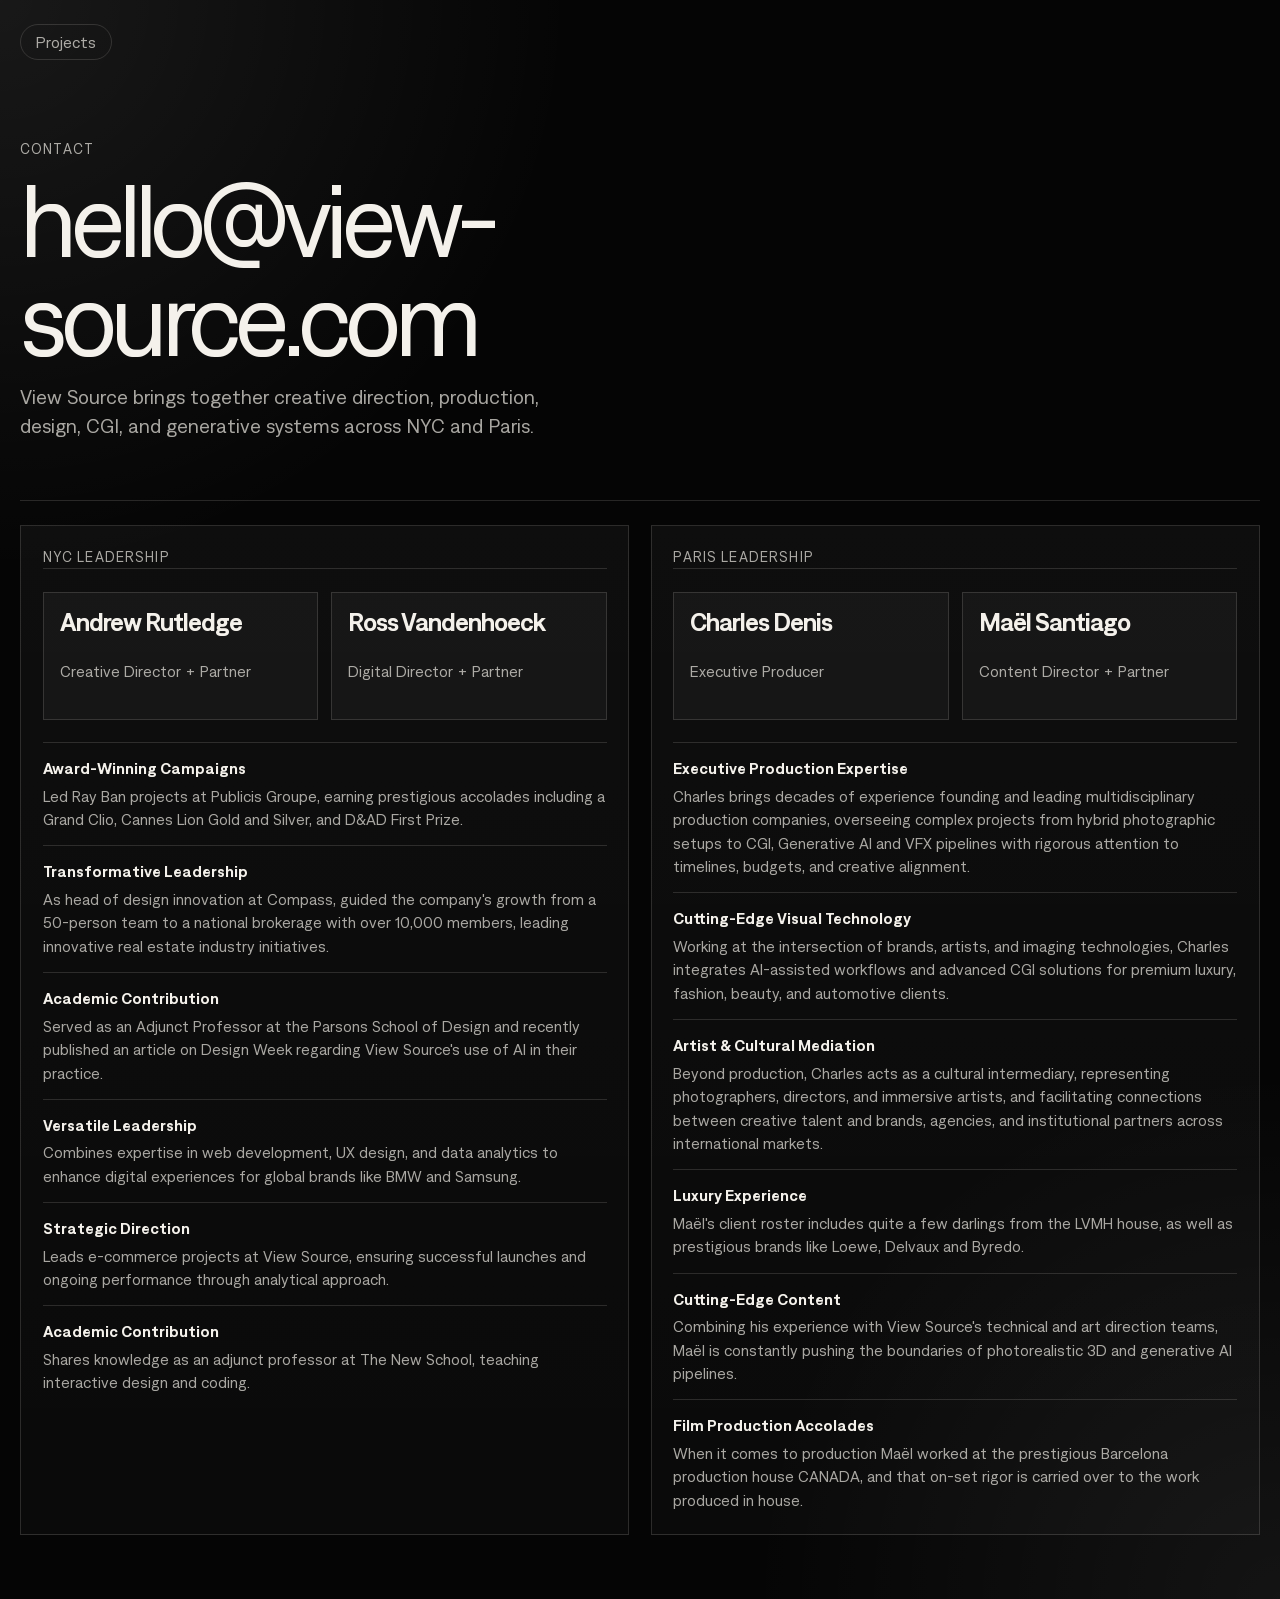
==== contact.html @ f4c49e31 "reup" ====
<!DOCTYPE html>
<html lang="en">
  <head>
    <meta charset="UTF-8" />
    <meta name="viewport" content="width=device-width, initial-scale=1.0" />
    <title>Contact | View Source</title>
    <meta
      name="description"
      content="Contact View Source leadership in NYC and Paris."
    />
    <link rel="preload" href="View%20Source%20Fonts/Fonts/denim-regular.woff2" as="font" type="font/woff2" crossorigin />
    <link rel="preload" href="View%20Source%20Fonts/Fonts/denim-ink-semibold.woff2" as="font" type="font/woff2" crossorigin />
    <link rel="stylesheet" href="contact.css" />
  </head>
  <body>
    <main class="contact-page">
      <header class="contact-hero">
        <a class="back-link" href="index.html">Projects</a>
        <div class="contact-hero-copy">
          <p class="contact-kicker">Contact</p>
          <a class="contact-email" href="mailto:hello@view-source.com">hello@view-source.com</a>
          <p class="contact-intro">
            View Source brings together creative direction, production, design, CGI, and generative systems across NYC and Paris.
          </p>
        </div>
      </header>

      <section class="leadership-grid" aria-label="Leadership team">
        <article class="leadership-column">
          <div class="column-heading">
            <p class="city-label">NYC Leadership</p>
          </div>
          <div class="leaders">
            <div class="leader-card">
              <h2>Andrew Rutledge</h2>
              <p class="leader-role">Creative Director + Partner</p>
            </div>
            <div class="leader-card">
              <h2>Ross Vandenhoeck</h2>
              <p class="leader-role">Digital Director + Partner</p>
            </div>
          </div>
          <div class="leadership-notes">
            <div class="note-item">
              <h3>Award-Winning Campaigns</h3>
              <p>Led Ray Ban projects at Publicis Groupe, earning prestigious accolades including a Grand Clio, Cannes Lion Gold and Silver, and D&amp;AD First Prize.</p>
            </div>
            <div class="note-item">
              <h3>Transformative Leadership</h3>
              <p>As head of design innovation at Compass, guided the company's growth from a 50-person team to a national brokerage with over 10,000 members, leading innovative real estate industry initiatives.</p>
            </div>
            <div class="note-item">
              <h3>Academic Contribution</h3>
              <p>Served as an Adjunct Professor at the Parsons School of Design and recently published an article on Design Week regarding View Source's use of AI in their practice.</p>
            </div>
            <div class="note-item">
              <h3>Versatile Leadership</h3>
              <p>Combines expertise in web development, UX design, and data analytics to enhance digital experiences for global brands like BMW and Samsung.</p>
            </div>
            <div class="note-item">
              <h3>Strategic Direction</h3>
              <p>Leads e-commerce projects at View Source, ensuring successful launches and ongoing performance through analytical approach.</p>
            </div>
            <div class="note-item">
              <h3>Academic Contribution</h3>
              <p>Shares knowledge as an adjunct professor at The New School, teaching interactive design and coding.</p>
            </div>
          </div>
        </article>

        <article class="leadership-column">
          <div class="column-heading">
            <p class="city-label">Paris Leadership</p>
          </div>
          <div class="leaders">
            <div class="leader-card">
              <h2>Charles Denis</h2>
              <p class="leader-role">Executive Producer</p>
            </div>
            <div class="leader-card">
              <h2>Maël Santiago</h2>
              <p class="leader-role">Content Director + Partner</p>
            </div>
          </div>
          <div class="leadership-notes">
            <div class="note-item">
              <h3>Executive Production Expertise</h3>
              <p>Charles brings decades of experience founding and leading multidisciplinary production companies, overseeing complex projects from hybrid photographic setups to CGI, Generative AI and VFX pipelines with rigorous attention to timelines, budgets, and creative alignment.</p>
            </div>
            <div class="note-item">
              <h3>Cutting-Edge Visual Technology</h3>
              <p>Working at the intersection of brands, artists, and imaging technologies, Charles integrates AI-assisted workflows and advanced CGI solutions for premium luxury, fashion, beauty, and automotive clients.</p>
            </div>
            <div class="note-item">
              <h3>Artist &amp; Cultural Mediation</h3>
              <p>Beyond production, Charles acts as a cultural intermediary, representing photographers, directors, and immersive artists, and facilitating connections between creative talent and brands, agencies, and institutional partners across international markets.</p>
            </div>
            <div class="note-item">
              <h3>Luxury Experience</h3>
              <p>Maël's client roster includes quite a few darlings from the LVMH house, as well as prestigious brands like Loewe, Delvaux and Byredo.</p>
            </div>
            <div class="note-item">
              <h3>Cutting-Edge Content</h3>
              <p>Combining his experience with View Source's technical and art direction teams, Maël is constantly pushing the boundaries of photorealistic 3D and generative AI pipelines.</p>
            </div>
            <div class="note-item">
              <h3>Film Production Accolades</h3>
              <p>When it comes to production Maël worked at the prestigious Barcelona production house CANADA, and that on-set rigor is carried over to the work produced in house.</p>
            </div>
          </div>
        </article>
      </section>
    </main>
  </body>
</html>
---- contact.css ----
@font-face {
  font-family: "Denim";
  src: url("View%20Source%20Fonts/Fonts/denim-regular.woff2") format("woff2");
  font-weight: 400;
  font-style: normal;
  font-display: swap;
}

@font-face {
  font-family: "Denim";
  src: url("View%20Source%20Fonts/Fonts/denim-ink-semibold.woff2") format("woff2");
  font-weight: 600;
  font-style: normal;
  font-display: swap;
}

:root {
  --bg: #050505;
  --panel: rgba(255, 255, 255, 0.04);
  --panel-strong: rgba(255, 255, 255, 0.08);
  --text: #f4f1eb;
  --muted: rgba(244, 241, 235, 0.68);
  --line: rgba(244, 241, 235, 0.14);
  --accent: rgba(244, 241, 235, 0.92);
}

* {
  box-sizing: border-box;
}

html {
  min-height: 100%;
}

body {
  margin: 0;
  min-height: 100%;
  background:
    radial-gradient(circle at top left, rgba(255, 255, 255, 0.08), transparent 28%),
    radial-gradient(circle at bottom right, rgba(255, 255, 255, 0.06), transparent 26%),
    var(--bg);
  color: var(--text);
  font-family: "Denim", Arial, sans-serif;
  -webkit-font-smoothing: antialiased;
}

a {
  color: inherit;
  text-decoration: none;
}

.contact-page {
  width: min(100% - 2.5rem, 1320px);
  margin: 0 auto;
  padding: 1.5rem 0 4rem;
}

.contact-hero {
  display: grid;
  gap: 5rem;
  padding: 0 0 3.75rem;
  border-bottom: 1px solid var(--line);
}

.back-link {
  width: fit-content;
  padding: 0.5rem 0.95rem;
  border: 1px solid var(--line);
  border-radius: 999px;
  color: var(--muted);
  transition: border-color 180ms ease, color 180ms ease, background 180ms ease;
}

.back-link:hover {
  color: var(--text);
  border-color: var(--panel-strong);
  background: var(--panel);
}

.contact-hero-copy {
  display: grid;
  gap: 0.9rem;
  max-width: 48rem;
}

.contact-kicker,
.city-label {
  margin: 0;
  color: var(--muted);
  font-size: 0.9rem;
  letter-spacing: 0.08em;
  text-transform: uppercase;
}

.contact-email {
  width: fit-content;
  font-size: clamp(2.6rem, 8vw, 6.4rem);
  line-height: 0.96;
  letter-spacing: -0.06em;
}

.contact-intro {
  margin: 0;
  max-width: 34rem;
  color: var(--muted);
  font-size: clamp(1rem, 2vw, 1.25rem);
  line-height: 1.45;
}

.leadership-grid {
  display: grid;
  grid-template-columns: repeat(2, minmax(0, 1fr));
  gap: 1.35rem;
  padding-top: 1.5rem;
}

.leadership-column {
  display: grid;
  gap: 1.4rem;
  align-content: start;
  padding: 1.35rem;
  border: 1px solid var(--line);
  background: linear-gradient(180deg, rgba(255, 255, 255, 0.035), rgba(255, 255, 255, 0.02));
}

.column-heading {
  padding-bottom: 0.2rem;
  border-bottom: 1px solid var(--line);
}

.leaders {
  display: grid;
  grid-template-columns: repeat(2, minmax(0, 1fr));
  gap: 0.85rem;
}

.leader-card {
  display: grid;
  gap: 0.3rem;
  padding: 1rem;
  min-height: 8rem;
  border: 1px solid var(--line);
  background: var(--panel);
}

.leader-card h2,
.note-item h3 {
  margin: 0;
}

.leader-card h2 {
  font-size: clamp(1.2rem, 2vw, 1.7rem);
  line-height: 1.02;
  letter-spacing: -0.04em;
}

.leader-role {
  margin: 0;
  color: var(--muted);
  font-size: 0.98rem;
}

.leadership-notes {
  display: grid;
  gap: 0.85rem;
}

.note-item {
  display: grid;
  gap: 0.45rem;
  padding: 1rem 0 0;
  border-top: 1px solid var(--line);
}

.note-item h3 {
  font-size: 1rem;
  line-height: 1.15;
}

.note-item p {
  margin: 0;
  color: var(--muted);
  font-size: 0.98rem;
  line-height: 1.5;
}

@media (max-width: 980px) {
  .leadership-grid,
  .leaders {
    grid-template-columns: 1fr;
  }

  .contact-hero {
    gap: 3rem;
  }
}

@media (max-width: 640px) {
  .contact-page {
    width: min(100% - 1.25rem, 1320px);
    padding-top: 0.8rem;
    padding-bottom: 2rem;
  }

  .leadership-column {
    padding: 1rem;
  }

  .leader-card,
  .note-item {
    padding-top: 0.85rem;
  }
}
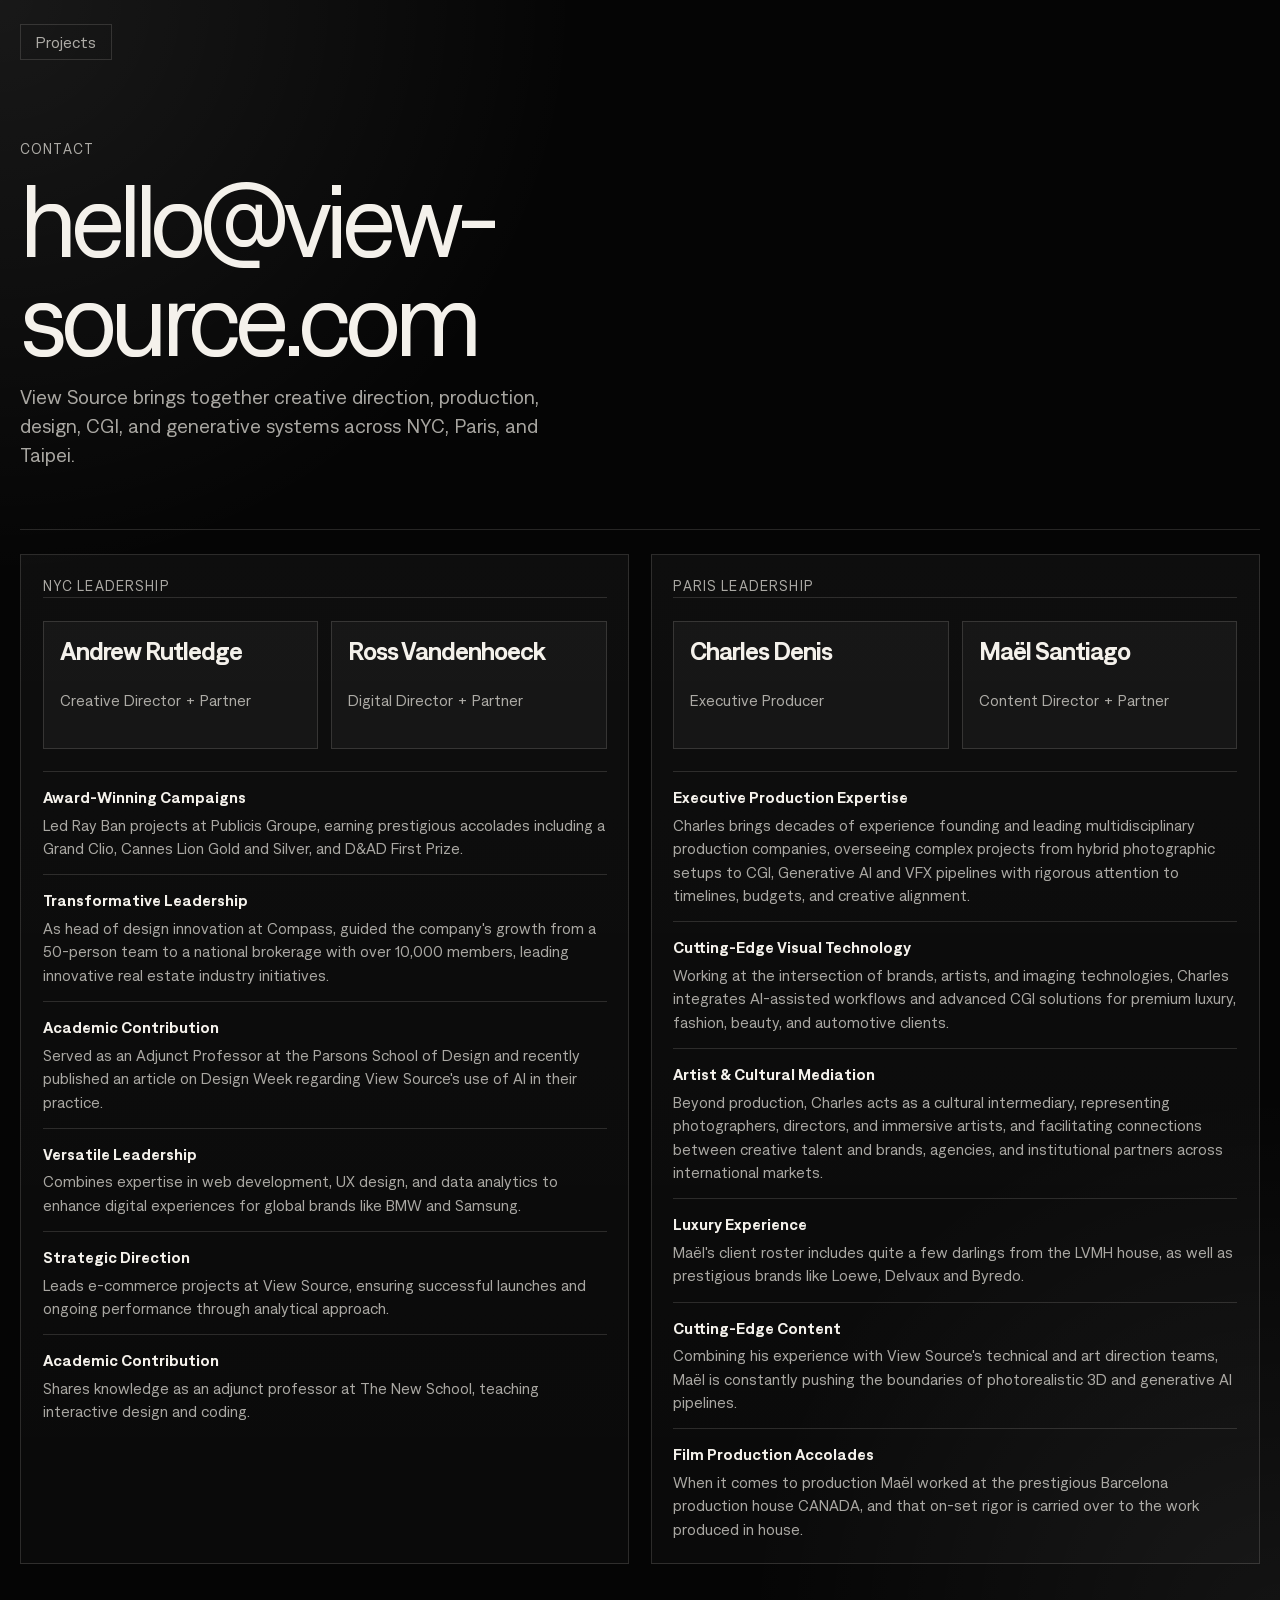
==== commit 107438f0: "a" ====
--- a/contact.html
+++ b/contact.html
@@ -20,7 +20,7 @@
           <p class="contact-kicker">Contact</p>
           <a class="contact-email" href="mailto:hello@view-source.com">hello@view-source.com</a>
           <p class="contact-intro">
-            View Source brings together creative direction, production, design, CGI, and generative systems across NYC and Paris.
+            View Source brings together creative direction, production, design, CGI, and generative systems across NYC, Paris, and Taipei.
           </p>
         </div>
       </header>
--- a/contact.css
+++ b/contact.css
@@ -66,7 +66,7 @@
   width: fit-content;
   padding: 0.5rem 0.95rem;
   border: 1px solid var(--line);
-  border-radius: 999px;
+  border-radius: 0;
   color: var(--muted);
   transition: border-color 180ms ease, color 180ms ease, background 180ms ease;
 }
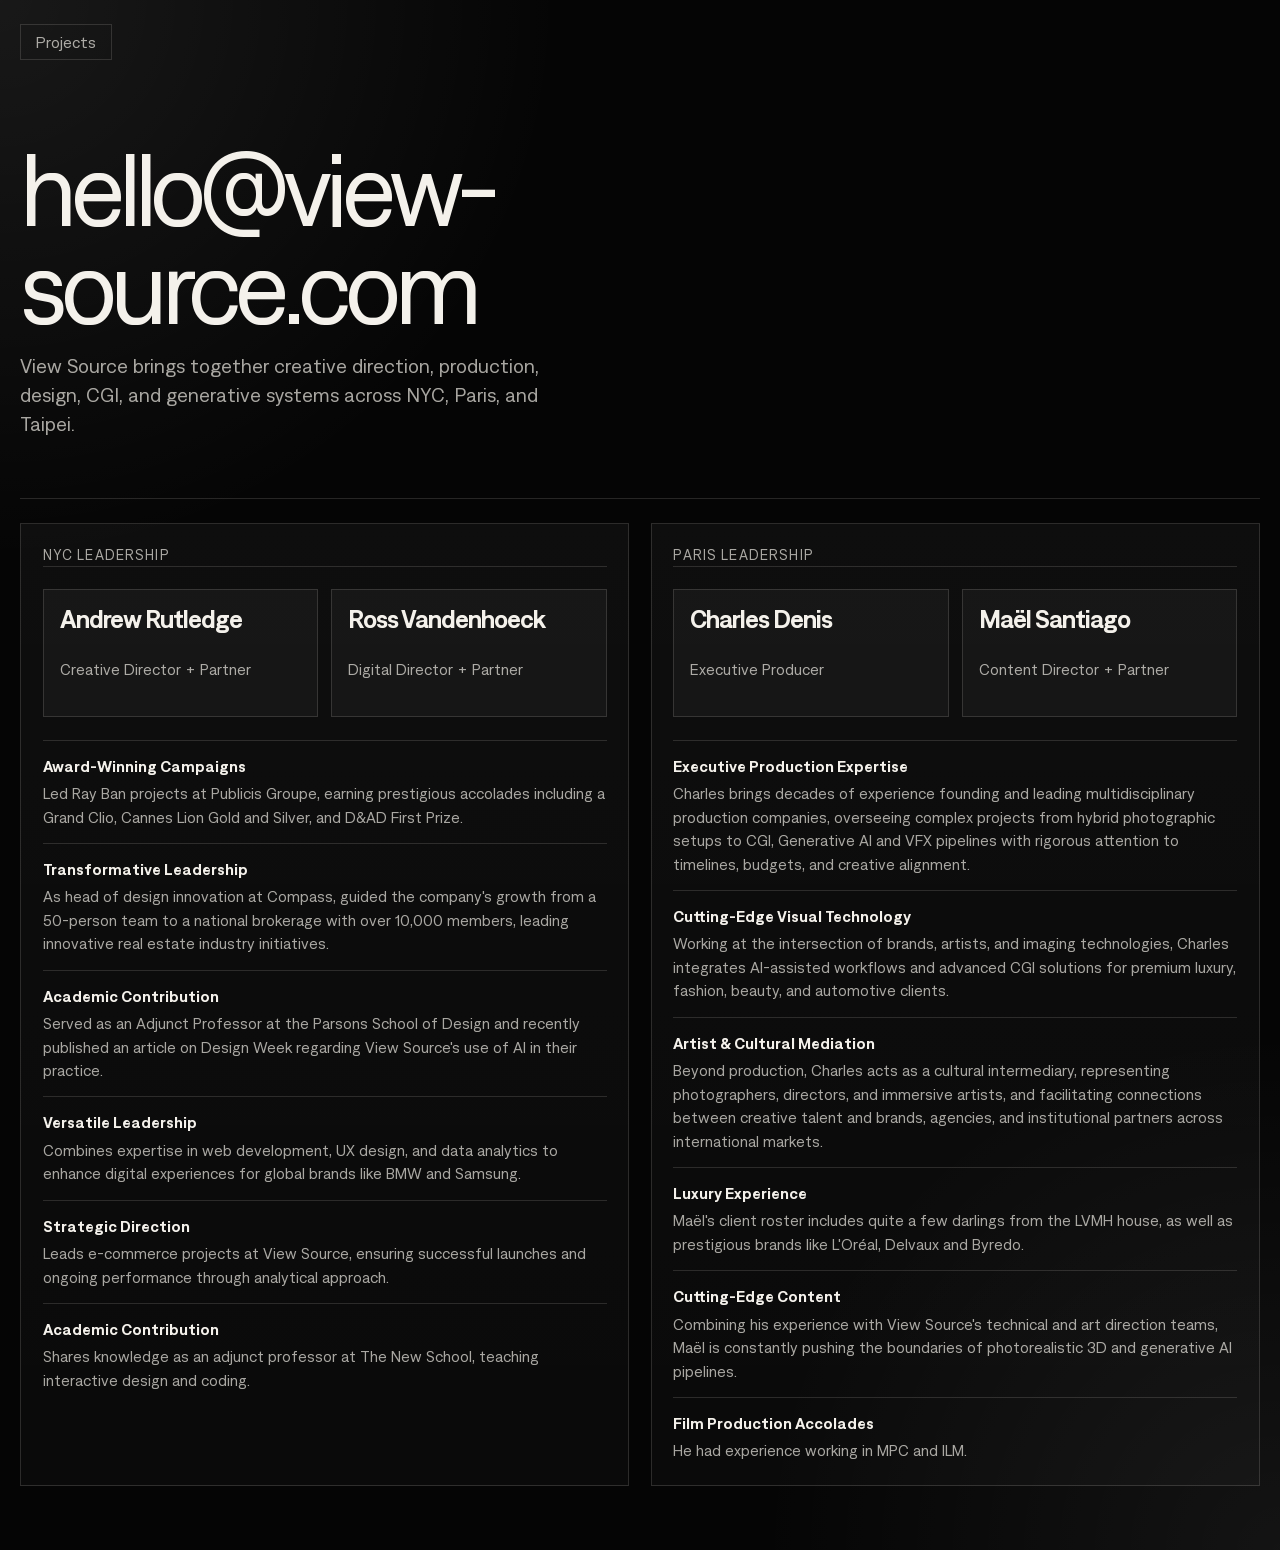
==== commit 5ab27f7b: "Update contact.html" ====
--- a/contact.html
+++ b/contact.html
@@ -17,7 +17,6 @@
       <header class="contact-hero">
         <a class="back-link" href="index.html">Projects</a>
         <div class="contact-hero-copy">
-          <p class="contact-kicker">Contact</p>
           <a class="contact-email" href="mailto:hello@view-source.com">hello@view-source.com</a>
           <p class="contact-intro">
             View Source brings together creative direction, production, design, CGI, and generative systems across NYC, Paris, and Taipei.
@@ -97,7 +96,7 @@
             </div>
             <div class="note-item">
               <h3>Luxury Experience</h3>
-              <p>Maël's client roster includes quite a few darlings from the LVMH house, as well as prestigious brands like Loewe, Delvaux and Byredo.</p>
+              <p>Maël's client roster includes quite a few darlings from the LVMH house, as well as prestigious brands like L'Oréal, Delvaux and Byredo.</p>
             </div>
             <div class="note-item">
               <h3>Cutting-Edge Content</h3>
@@ -105,7 +104,7 @@
             </div>
             <div class="note-item">
               <h3>Film Production Accolades</h3>
-              <p>When it comes to production Maël worked at the prestigious Barcelona production house CANADA, and that on-set rigor is carried over to the work produced in house.</p>
+              <p>He had experience working in MPC and ILM.</p>
             </div>
           </div>
         </article>
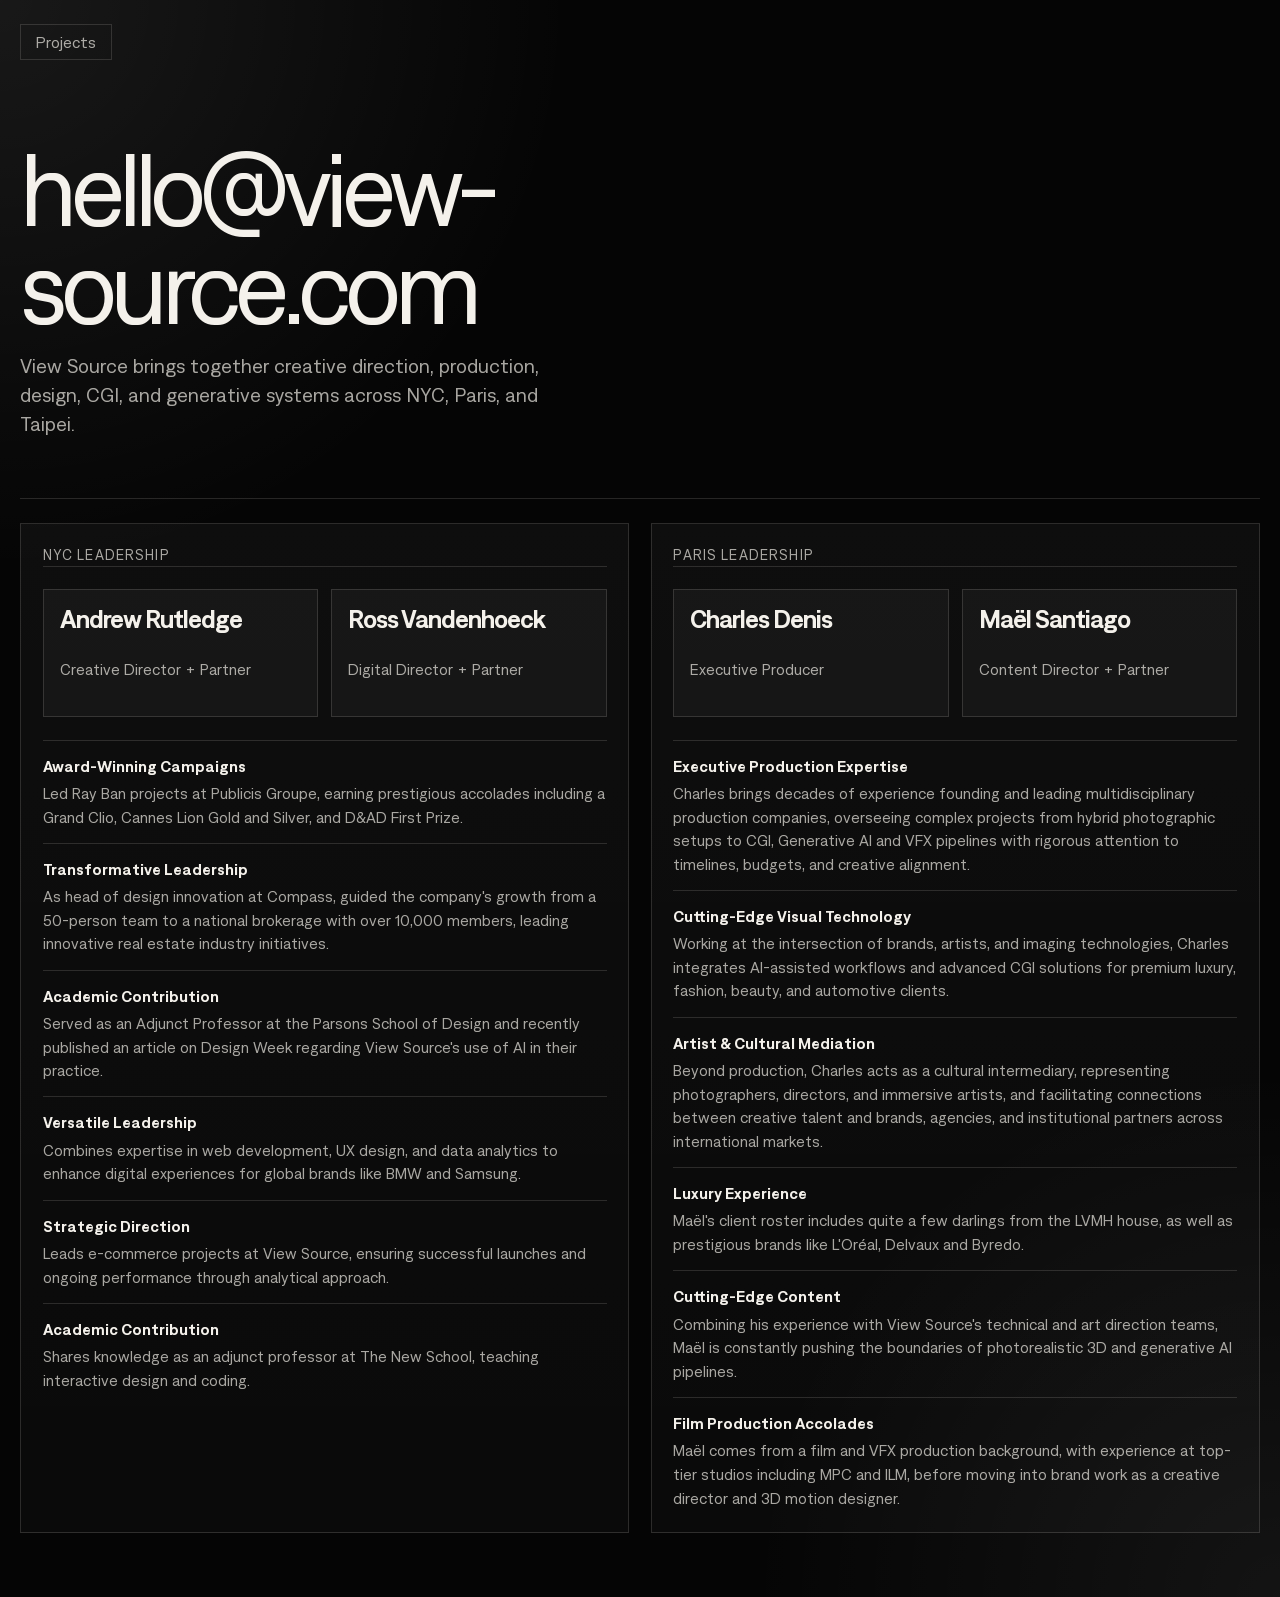
==== commit a5abdafc: "Update contact.html" ====
--- a/contact.html
+++ b/contact.html
@@ -104,7 +104,7 @@
             </div>
             <div class="note-item">
               <h3>Film Production Accolades</h3>
-              <p>He had experience working in MPC and ILM.</p>
+              <p>Maël comes from a film and VFX production background, with experience at top-tier studios including MPC and ILM, before moving into brand work as a creative director and 3D motion designer.</p>
             </div>
           </div>
         </article>
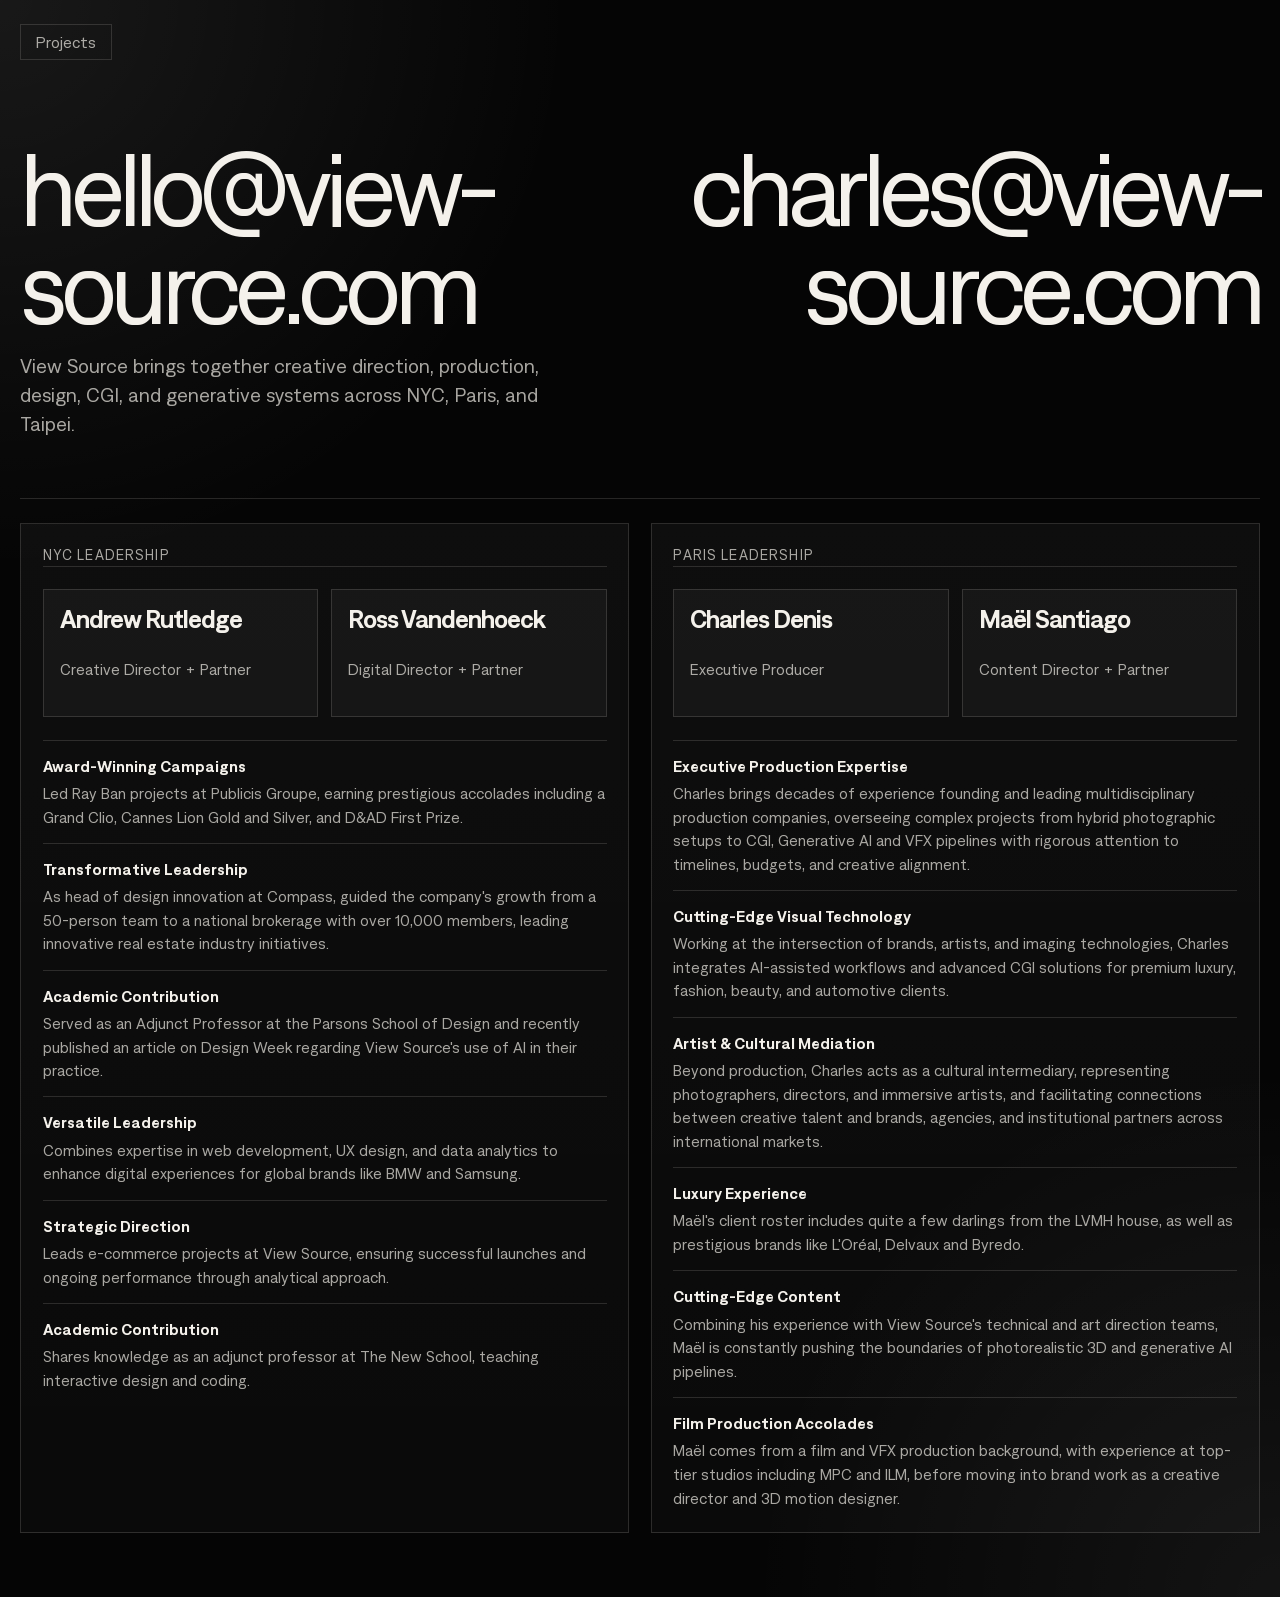
==== commit 65c4a60f: "charles mail" ====
--- a/contact.html
+++ b/contact.html
@@ -17,7 +17,10 @@
       <header class="contact-hero">
         <a class="back-link" href="index.html">Projects</a>
         <div class="contact-hero-copy">
-          <a class="contact-email" href="mailto:hello@view-source.com">hello@view-source.com</a>
+          <div class="contact-email-row">
+            <a class="contact-email" href="mailto:hello@view-source.com">hello@view-source.com</a>
+            <a class="contact-email" href="mailto:charles@view-source.com">charles@view-source.com</a>
+          </div>
           <p class="contact-intro">
             View Source brings together creative direction, production, design, CGI, and generative systems across NYC, Paris, and Taipei.
           </p>
--- a/contact.css
+++ b/contact.css
@@ -80,7 +80,20 @@
 .contact-hero-copy {
   display: grid;
   gap: 0.9rem;
-  max-width: 48rem;
+  max-width: 100%;
+}
+
+.contact-email-row {
+  display: grid;
+  grid-template-columns: minmax(0, 1fr) minmax(0, 1fr);
+  align-items: baseline;
+  gap: 1.5rem;
+  width: 100%;
+}
+
+.contact-email-row .contact-email:last-child {
+  justify-self: end;
+  text-align: right;
 }
 
 .contact-kicker,
@@ -193,6 +206,15 @@
   .contact-hero {
     gap: 3rem;
   }
+
+  .contact-email-row {
+    grid-template-columns: 1fr;
+  }
+
+  .contact-email-row .contact-email:last-child {
+    justify-self: start;
+    text-align: left;
+  }
 }
 
 @media (max-width: 640px) {
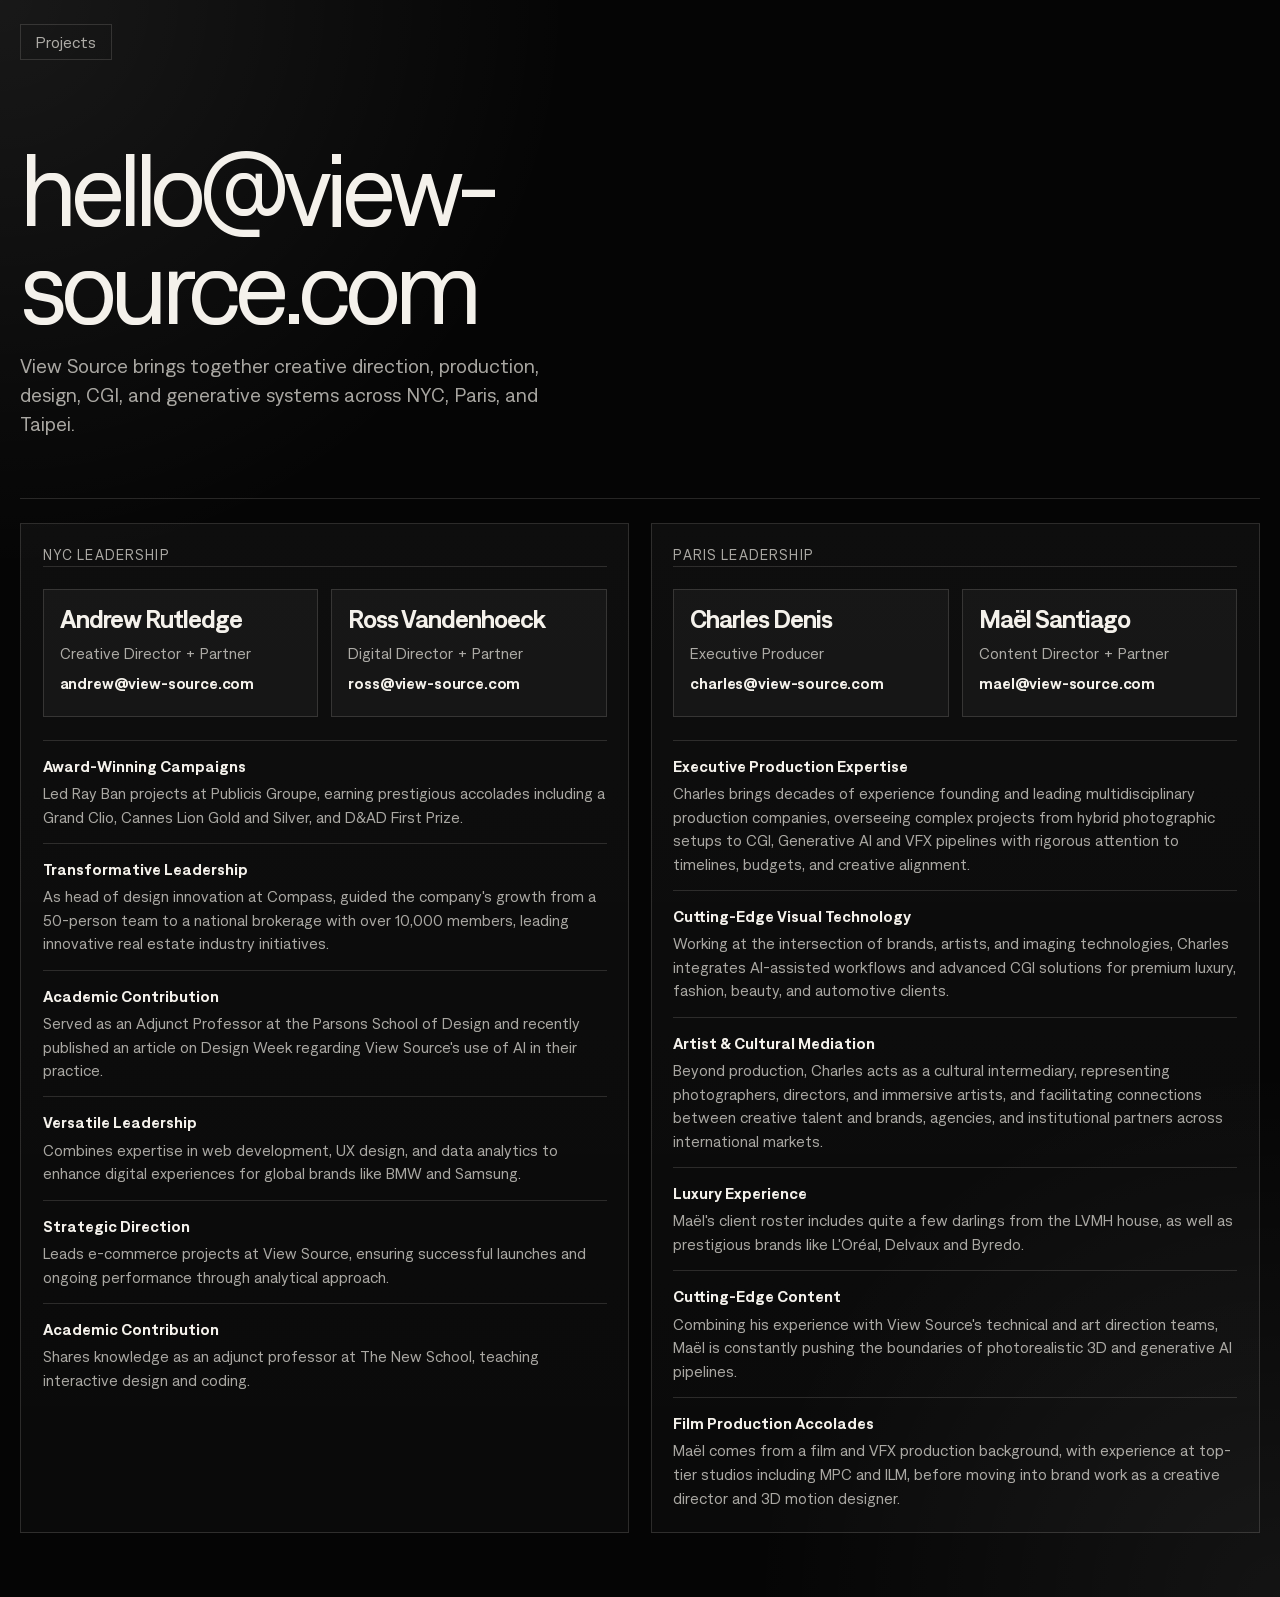
==== commit fba85dc0: "mails" ====
--- a/contact.html
+++ b/contact.html
@@ -17,10 +17,7 @@
       <header class="contact-hero">
         <a class="back-link" href="index.html">Projects</a>
         <div class="contact-hero-copy">
-          <div class="contact-email-row">
-            <a class="contact-email" href="mailto:hello@view-source.com">hello@view-source.com</a>
-            <a class="contact-email" href="mailto:charles@view-source.com">charles@view-source.com</a>
-          </div>
+          <a class="contact-email" href="mailto:hello@view-source.com">hello@view-source.com</a>
           <p class="contact-intro">
             View Source brings together creative direction, production, design, CGI, and generative systems across NYC, Paris, and Taipei.
           </p>
@@ -36,10 +33,12 @@
             <div class="leader-card">
               <h2>Andrew Rutledge</h2>
               <p class="leader-role">Creative Director + Partner</p>
+              <a class="leader-email" href="mailto:andrew@view-source.com">andrew@view-source.com</a>
             </div>
             <div class="leader-card">
               <h2>Ross Vandenhoeck</h2>
               <p class="leader-role">Digital Director + Partner</p>
+              <a class="leader-email" href="mailto:ross@view-source.com">ross@view-source.com</a>
             </div>
           </div>
           <div class="leadership-notes">
@@ -78,10 +77,12 @@
             <div class="leader-card">
               <h2>Charles Denis</h2>
               <p class="leader-role">Executive Producer</p>
+              <a class="leader-email" href="mailto:charles@view-source.com">charles@view-source.com</a>
             </div>
             <div class="leader-card">
               <h2>Maël Santiago</h2>
               <p class="leader-role">Content Director + Partner</p>
+              <a class="leader-email" href="mailto:mael@view-source.com">mael@view-source.com</a>
             </div>
           </div>
           <div class="leadership-notes">
--- a/contact.css
+++ b/contact.css
@@ -80,20 +80,7 @@
 .contact-hero-copy {
   display: grid;
   gap: 0.9rem;
-  max-width: 100%;
-}
-
-.contact-email-row {
-  display: grid;
-  grid-template-columns: minmax(0, 1fr) minmax(0, 1fr);
-  align-items: baseline;
-  gap: 1.5rem;
-  width: 100%;
-}
-
-.contact-email-row .contact-email:last-child {
-  justify-self: end;
-  text-align: right;
+  max-width: 48rem;
 }
 
 .contact-kicker,
@@ -173,6 +160,15 @@
   font-size: 0.98rem;
 }
 
+.leader-email {
+  width: fit-content;
+  color: var(--text);
+  font-size: 0.98rem;
+  font-weight: 600;
+  line-height: 1.2;
+  letter-spacing: -0.01em;
+}
+
 .leadership-notes {
   display: grid;
   gap: 0.85rem;
@@ -205,15 +201,6 @@
 
   .contact-hero {
     gap: 3rem;
-  }
-
-  .contact-email-row {
-    grid-template-columns: 1fr;
-  }
-
-  .contact-email-row .contact-email:last-child {
-    justify-self: start;
-    text-align: left;
   }
 }
 
